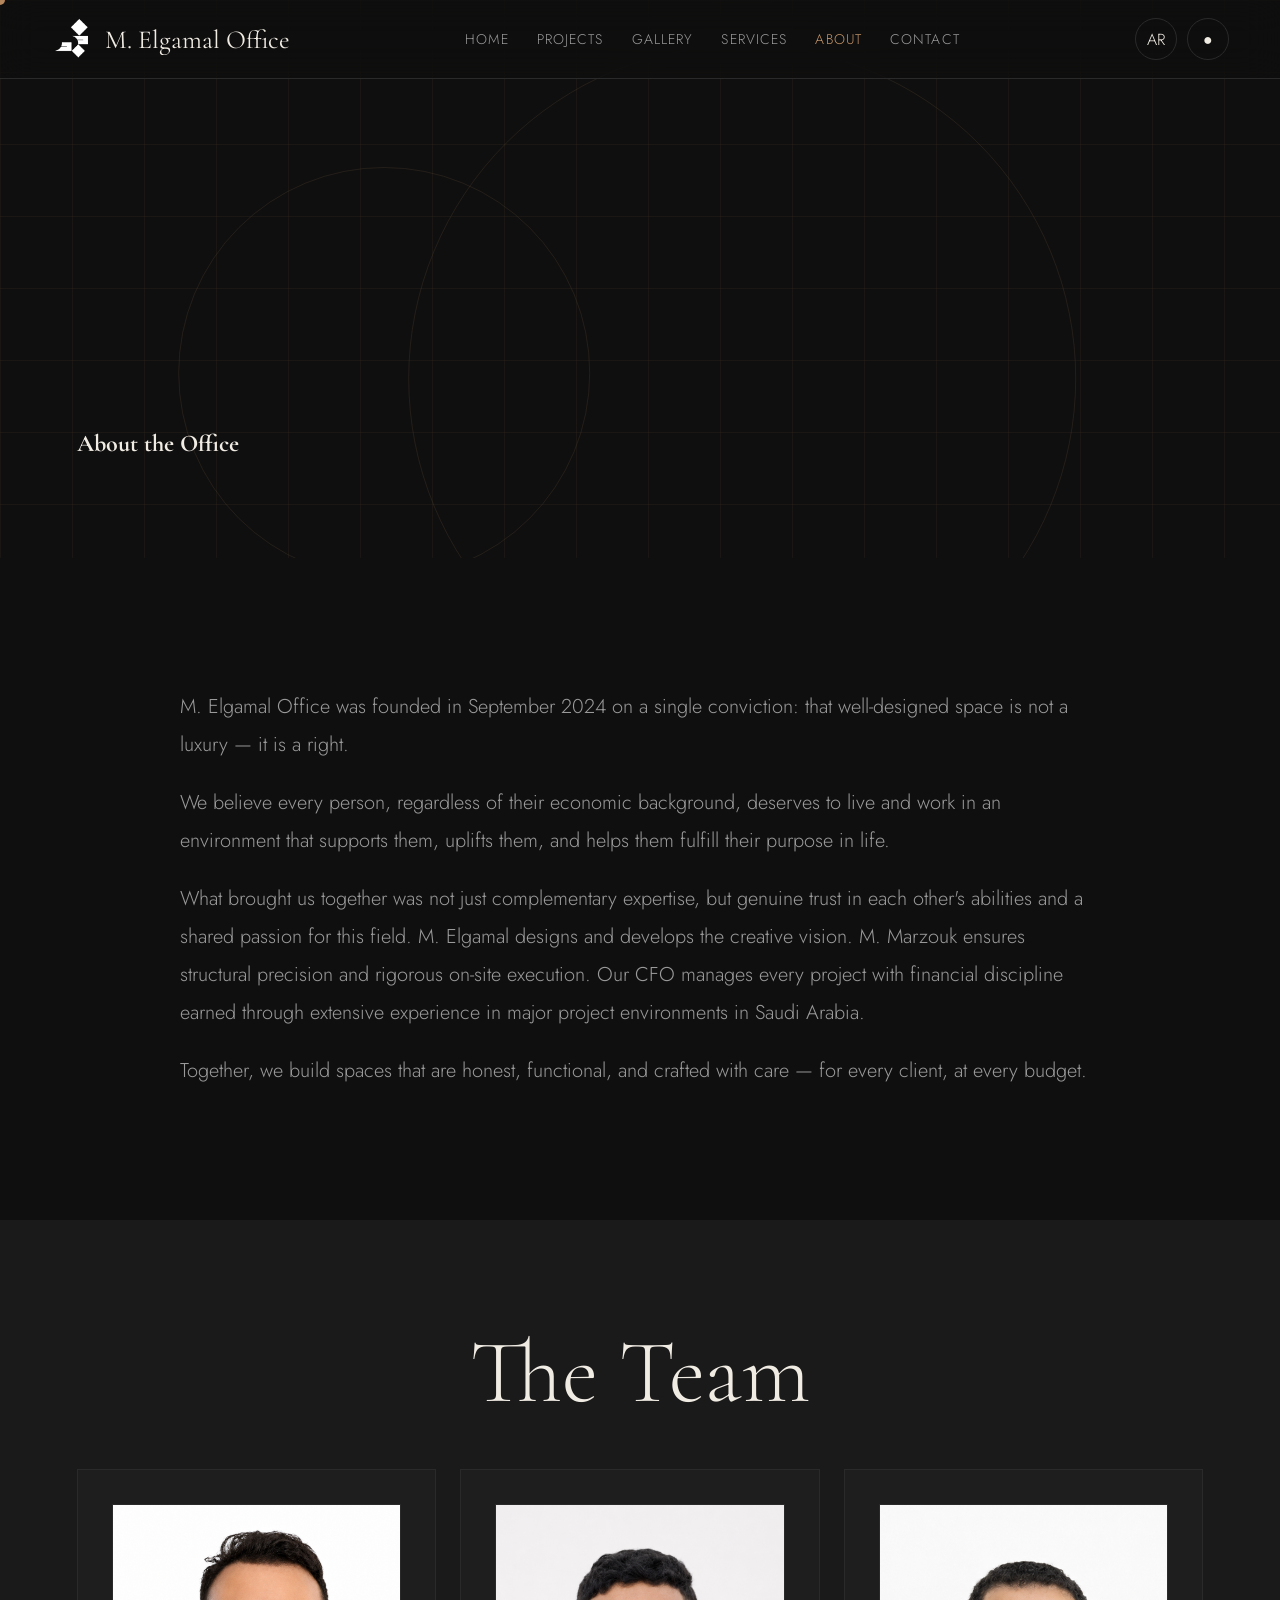
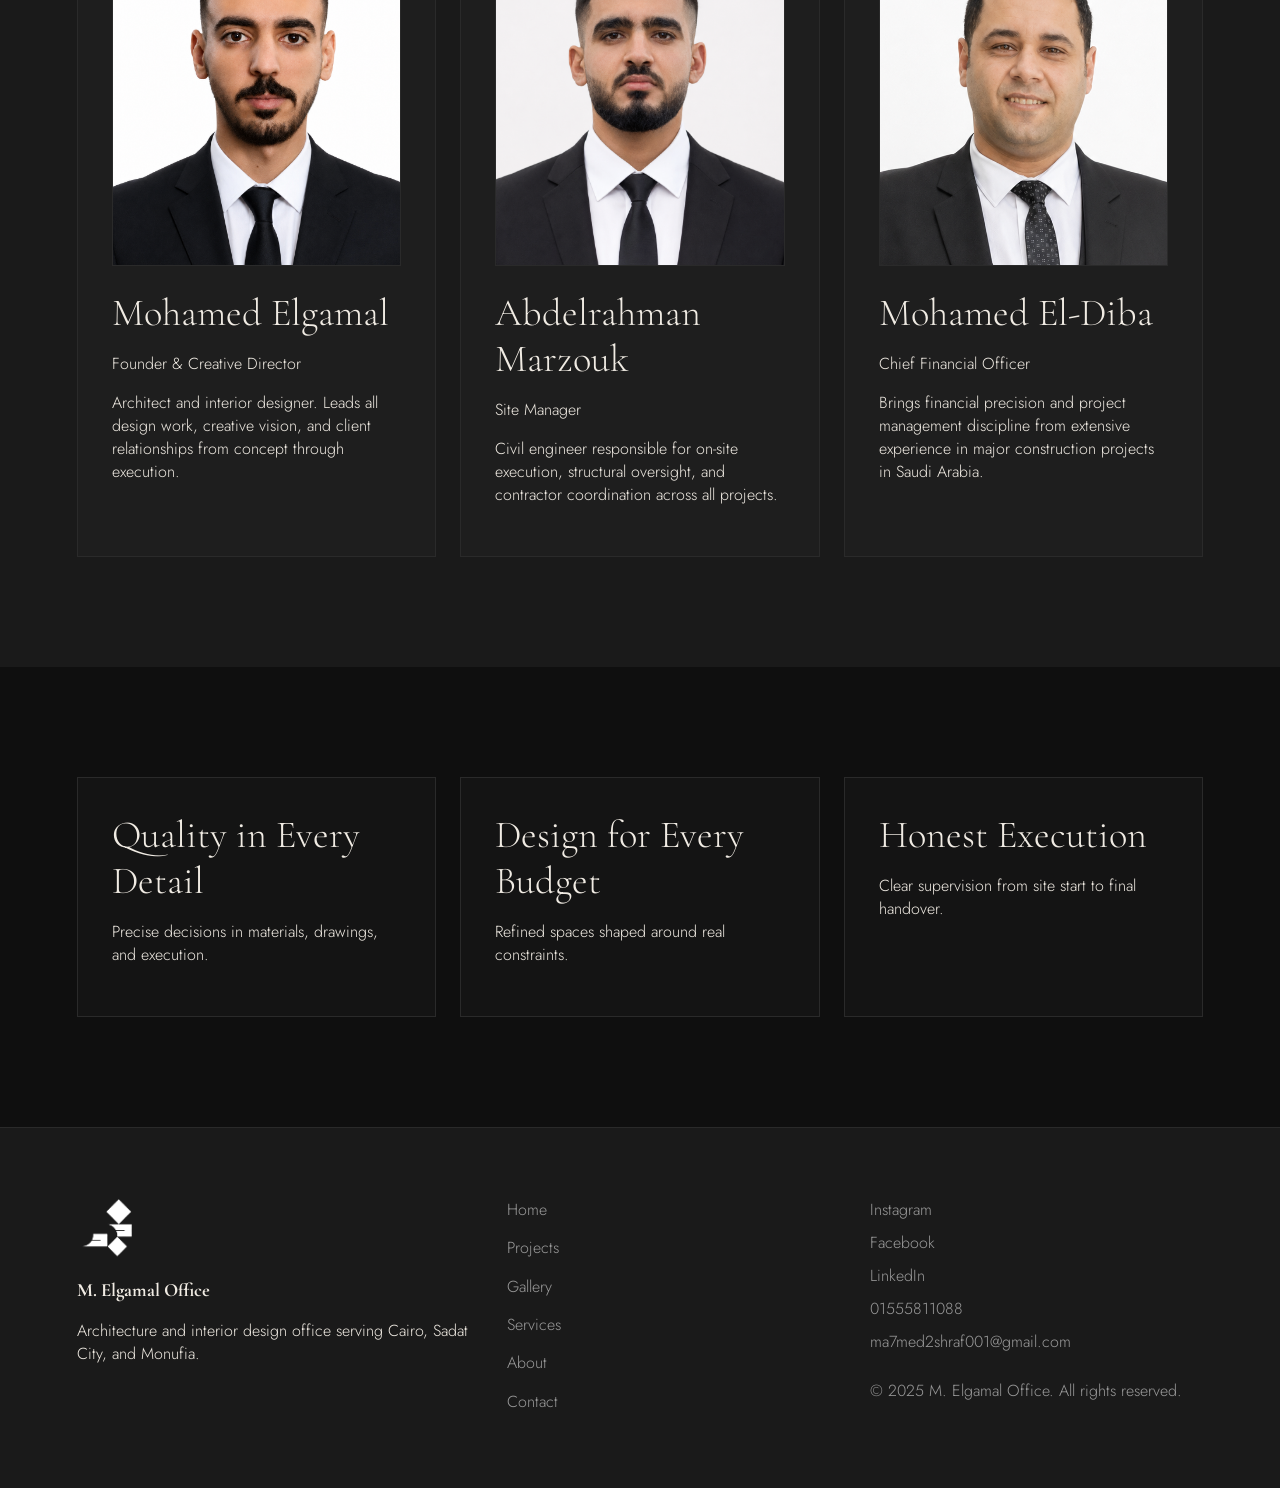
==== about.html @ efc5ca5b "Initial MA Elgamal Office website" ====
﻿<!doctype html>
<html lang='en' dir='ltr' data-theme='dark'>
<head><meta charset='utf-8'><meta name='viewport' content='width=device-width,initial-scale=1'><title>M. Elgamal Office</title><meta name="description" content="M. Elgamal Office is an architecture and interior design firm serving Cairo, Sadat City, and Monufia."><link rel='stylesheet' href='styles.css'></head>
<body data-page='about'>
<main><section class="page-hero needs-blueprint"><div class="content reveal"><h1 data-en="About the Office" data-ar="عن المكتب"></h1></div></section><section class="section"><div class="body-copy reveal"><p data-en="M. Elgamal Office was founded in September 2024 on a single conviction: that well-designed space is not a luxury — it is a right." data-ar="أُسس مكتب م. الجمال في سبتمبر 2024 على قناعة واحدة: أن الفراغ المصمم بشكل جيد ليس رفاهية — بل هو حق."></p><p data-en="We believe every person, regardless of their economic background, deserves to live and work in an environment that supports them, uplifts them, and helps them fulfill their purpose in life." data-ar="نؤمن بأن كل إنسان، بغض النظر عن مستواه الاقتصادي، يستحق أن يعيش ويعمل في بيئة تدعمه وترفعه وتساعده على أداء دوره في الحياة على أكمل وجه."></p><p data-en="What brought us together was not just complementary expertise, but genuine trust in each other's abilities and a shared passion for this field. M. Elgamal designs and develops the creative vision. M. Marzouk ensures structural precision and rigorous on-site execution. Our CFO manages every project with financial discipline earned through extensive experience in major project environments in Saudi Arabia." data-ar="ما جمعنا لم يكن مجرد تخصصات متكاملة، بل ثقة حقيقية في قدرات بعضنا وشغف مشترك بهذا المجال. م. الجمال يصمم ويطور الرؤية الإبداعية. م. مرزوق يضمن الدقة الإنشائية والتنفيذ المحكم على أرض الواقع. المدير المالي يدير كل مشروع بانضباط مالي مكتسب من خبرة واسعة في بيئة المشاريع الكبرى بالمملكة العربية السعودية."></p><p data-en="Together, we build spaces that are honest, functional, and crafted with care — for every client, at every budget." data-ar="معاً، نبني فراغات صادقة وعملية ومصنوعة بعناية — لكل عميل، وفي كل ميزانية."></p></div></section><section class="section alt"><div class="section-head reveal"><h2 data-en="The Team" data-ar="الفريق"></h2></div><div class="grid cols-3"><article class="team-card reveal"><img src="Members/Founder & CEO Mohamed Elgmal.png" alt="Mohamed Elgamal"><h3 data-en="Mohamed Elgamal" data-ar="محمد الجمال"></h3><p data-en="Founder & Creative Director" data-ar="المؤسس والمدير الإبداعي"></p><p data-en="Architect and interior designer. Leads all design work, creative vision, and client relationships from concept through execution." data-ar="مهندس معماري ومصمم داخلي. يقود جميع أعمال التصميم والرؤية الإبداعية وعلاقات العملاء من المفهوم حتى التنفيذ."></p></article><article class="team-card reveal"><img src="Members/Site Managers Abdelrahman Marzouk.png" alt="Abdelrahman Marzouk"><h3 data-en="Abdelrahman Marzouk" data-ar="عبدالرحمن مرزوق"></h3><p data-en="Site Manager" data-ar="مدير المواقع"></p><p data-en="Civil engineer responsible for on-site execution, structural oversight, and contractor coordination across all projects." data-ar="مهندس مدني مسؤول عن التنفيذ الميداني والإشراف الإنشائي وتنسيق المقاولين في جميع المشاريع."></p></article><article class="team-card reveal"><img src="Members/CFO Mohamed Elbada.png" alt="Mohamed El-Diba"><h3 data-en="Mohamed El-Diba" data-ar="محمد الديبا"></h3><p data-en="Chief Financial Officer" data-ar="المدير المالي"></p><p data-en="Brings financial precision and project management discipline from extensive experience in major construction projects in Saudi Arabia." data-ar="يُدخل الدقة المالية وانضباط إدارة المشاريع المكتسبين من خبرة واسعة في مشاريع الإنشاءات الكبرى بالمملكة العربية السعودية."></p></article></div></section><section class="section"><div class="grid cols-3"><article class="value-card reveal"><h3 data-en="Quality in Every Detail" data-ar="الجودة في كل تفصيلة"></h3><p data-en="Precise decisions in materials, drawings, and execution." data-ar="قرارات دقيقة في المواد والرسومات والتنفيذ."></p></article><article class="value-card reveal"><h3 data-en="Design for Every Budget" data-ar="تصميم لكل ميزانية"></h3><p data-en="Refined spaces shaped around real constraints." data-ar="فراغات راقية مصممة حول القيود الواقعية."></p></article><article class="value-card reveal"><h3 data-en="Honest Execution" data-ar="تنفيذ أمين"></h3><p data-en="Clear supervision from site start to final handover." data-ar="إشراف واضح من بداية الموقع حتى التسليم النهائي."></p></article></div></section></main>
<script src='main.js'></script>
</body>
</html>
---- styles.css ----
﻿@import url('https://fonts.googleapis.com/css2?family=Cormorant+Garamond:ital,wght@0,300;0,400;0,600;1,300;1,400;1,600&family=Jost:wght@300;400;500&family=Noto+Sans+Arabic:wght@300;400;500;600&display=swap');
:root{--bg:#F5F0EB;--bg-secondary:#EDE8E2;--text-primary:#1A1A1A;--text-secondary:#6B6B6B;--accent:#A07850;--accent-hover:#7A5C38;--border:#D9D0C5;--shadow:0 24px 80px rgba(26,26,26,.10);--transition:all .45s cubic-bezier(.4,0,.2,1)}[data-theme=dark]{--bg:#0F0F0F;--bg-secondary:#1A1A1A;--text-primary:#F0EBE3;--text-secondary:#9A9A9A;--accent:#C4956A;--accent-hover:#D4A57A;--border:#2A2A2A;--shadow:0 24px 80px rgba(0,0,0,.40)}*{box-sizing:border-box}html{scroll-behavior:smooth}body{margin:0;background:var(--bg);color:var(--text-primary);font-family:Jost,Arial,sans-serif;font-weight:300;transition:var(--transition);overflow-x:hidden}html[dir=rtl] body{font-family:'Noto Sans Arabic',Jost,sans-serif}a{color:inherit;text-decoration:none}img{display:block;max-width:100%}button,input,select,textarea{font:inherit}.font-display,h1,h2,h3,.brand-name,.quote{font-family:'Cormorant Garamond',serif}html[dir=rtl] h1,html[dir=rtl] h2,html[dir=rtl] h3,html[dir=rtl] .brand-name{font-family:'Cormorant Garamond','Noto Sans Arabic',serif}.site-loader{position:fixed;inset:0;z-index:9999;display:grid;place-items:center;background:var(--bg);transition:opacity .45s ease,visibility .45s ease}.site-loader.hidden{opacity:0;visibility:hidden}.loader-logo{width:112px;animation:pulse 1.2s ease-in-out infinite alternate}.cursor-dot{position:fixed;width:10px;height:10px;border-radius:50%;background:var(--accent);left:0;top:0;z-index:10000;pointer-events:none;mix-blend-mode:difference;transform:translate(-50%,-50%);transition:width .2s,height .2s}.page-transitioning{opacity:.15}.blueprint-canvas{position:absolute;inset:0;overflow:hidden;pointer-events:none;opacity:.42;background-image:linear-gradient(rgba(160,120,80,.18) 1px,transparent 1px),linear-gradient(90deg,rgba(160,120,80,.18) 1px,transparent 1px);background-size:72px 72px;animation:gridMove 22s linear infinite}.blueprint-canvas:before,.blueprint-canvas:after{content:"";position:absolute;border:1px solid rgba(196,149,106,.28);border-radius:50%;width:52vw;height:52vw;min-width:420px;min-height:420px;top:8%;left:58%;transform:translateX(-50%);animation:spin 28s linear infinite}.blueprint-canvas:after{width:32vw;height:32vw;min-width:260px;min-height:260px;top:30%;left:30%;animation-duration:38s;animation-direction:reverse}.site-header{position:fixed;top:0;left:0;right:0;z-index:1000;padding:18px clamp(18px,4vw,54px);display:flex;align-items:center;justify-content:space-between;background:rgba(15,15,15,.58);backdrop-filter:blur(18px);border-bottom:1px solid var(--border);transition:var(--transition)}[data-theme=light] .site-header{background:rgba(245,240,235,.72)}.brand{display:flex;align-items:center;gap:12px}.brand img{width:42px;height:42px;object-fit:contain}.brand-name{font-size:26px;font-weight:400;white-space:nowrap;max-width:220px;overflow:hidden;text-overflow:ellipsis}.nav-links{display:flex;align-items:center;gap:28px;color:var(--text-secondary);font-size:14px;text-transform:uppercase;letter-spacing:.08em}.nav-links a.active,.nav-links a:hover{color:var(--accent)}.nav-actions{display:flex;align-items:center;gap:10px}.icon-btn,.filter-btn,.btn{border:1px solid var(--border);background:transparent;color:var(--text-primary);cursor:pointer;transition:var(--transition)}.icon-btn{width:42px;height:42px;display:grid;place-items:center;border-radius:50%}.icon-btn:hover,.filter-btn:hover,.filter-btn.active{border-color:var(--accent);color:var(--accent)}.hamburger{display:none}.btn{display:inline-flex;align-items:center;justify-content:center;min-height:48px;padding:13px 24px;border-radius:0;text-transform:uppercase;letter-spacing:.08em;font-size:13px;font-weight:400}.btn.primary{background:var(--accent);border-color:var(--accent);color:#fff}.btn.primary:hover{background:var(--accent-hover);border-color:var(--accent-hover)}.btn.secondary:hover{border-color:var(--accent);color:var(--accent)}main{min-height:80vh}.section{position:relative;padding:110px clamp(20px,6vw,90px)}.section.alt{background:var(--bg-secondary)}.section-head{max-width:850px;margin:0 auto 54px;text-align:center}.eyebrow{color:var(--accent);font-size:13px;letter-spacing:.16em;text-transform:uppercase;margin-bottom:16px}.section h1,.section h2{font-size:clamp(44px,7vw,92px);font-weight:300;line-height:.95;margin:0 0 22px}.section h3{font-size:clamp(28px,3vw,44px);font-weight:300;margin:0 0 16px}.lead{font-size:clamp(18px,2vw,24px);line-height:1.7;color:var(--text-secondary)}.hero{min-height:100vh;display:grid;place-items:center;text-align:center;padding:130px 20px 80px;position:relative;overflow:hidden}.hero-content{position:relative;z-index:2;max-width:980px;animation:rise .9s ease both}.hero-logo{width:clamp(140px,16vw,220px);margin:0 auto 26px;filter:drop-shadow(0 24px 60px rgba(0,0,0,.25))}.hero h1{font-size:clamp(38px,9vw,148px);font-weight:300;line-height:1.05;margin:0 auto;max-width:980px}.tagline{font-family:'Cormorant Garamond',serif;font-style:italic;font-size:clamp(28px,4vw,58px);color:var(--accent);margin:22px 0}.hero p{max-width:720px;margin:0 auto 34px}.cta-row{display:flex;gap:14px;justify-content:center;flex-wrap:wrap}.grid{display:grid;gap:24px}.grid.cols-3{grid-template-columns:repeat(3,1fr)}.grid.cols-2{grid-template-columns:repeat(2,1fr)}.service-card,.team-card,.value-card,.info-card{border:1px solid var(--border);background:rgba(255,255,255,.02);padding:34px;transition:var(--transition)}.service-card:hover,.project-card:hover,.team-card:hover{transform:translateY(-8px);box-shadow:var(--shadow)}.service-icon{width:46px;height:46px;color:var(--accent);margin-bottom:24px}.project-card{position:relative;overflow:hidden;border:1px solid var(--border);min-height:460px;background:#000;transition:var(--transition)}.project-card.large{min-height:520px}.project-card img{position:absolute;inset:0;width:100%;height:100%;object-fit:cover;opacity:.72;transition:transform .7s ease}.project-card:hover img{transform:scale(1.05)}.project-info{position:absolute;left:0;right:0;bottom:0;padding:34px;background:linear-gradient(transparent,rgba(0,0,0,.78));color:#fff}.project-info p{color:rgba(255,255,255,.74);line-height:1.7}.split{display:grid;grid-template-columns:.9fr 1.1fr;gap:clamp(34px,6vw,90px);align-items:center}.quote{font-size:clamp(38px,5vw,74px);font-style:italic;line-height:1;color:var(--accent)}.gallery-grid{display:grid;grid-template-columns:repeat(3,1fr);gap:16px}.gallery-item{position:relative;aspect-ratio:4/3;overflow:hidden;border:1px solid var(--border);background:var(--bg-secondary);cursor:pointer}.gallery-item img{width:100%;height:100%;object-fit:cover;transition:transform .55s ease}.gallery-item:hover img{transform:scale(1.06)}.filter-bar{display:flex;gap:10px;justify-content:center;flex-wrap:wrap;margin-bottom:34px}.filter-btn{padding:11px 18px;text-transform:uppercase;font-size:13px;letter-spacing:.08em}.banner{background:#111;color:#F0EBE3;text-align:center}.banner h2{color:#F0EBE3}.page-hero{min-height:62vh;display:grid;place-items:end start;padding:170px clamp(20px,6vw,90px) 80px;position:relative;overflow:hidden}.project-hero{min-height:100vh;color:#fff;background:#111}.project-hero>img{position:absolute;inset:0;width:100%;height:100%;object-fit:cover;opacity:.58}.project-hero .content{position:relative;z-index:2;max-width:900px}.info-bar{display:grid;grid-template-columns:repeat(4,1fr);gap:1px;background:var(--border);border:1px solid var(--border)}.info-card{background:var(--bg);border:0}.info-card span{display:block;color:var(--accent);font-size:12px;text-transform:uppercase;letter-spacing:.12em;margin-bottom:10px}.body-copy{max-width:920px;margin:auto;font-size:20px;line-height:1.9;color:var(--text-secondary)}.project-nav{display:flex;justify-content:space-between;gap:14px;border-top:1px solid var(--border);padding-top:34px}.service-row{display:grid;grid-template-columns:1fr 1fr;gap:48px;align-items:center;margin-bottom:80px}.service-row:nth-child(even) .service-image{order:2}.service-image{aspect-ratio:5/4;overflow:hidden;border:1px solid var(--border)}.service-image img{width:100%;height:100%;object-fit:cover}.check-list{padding:0;margin:24px 0 0;list-style:none;color:var(--text-secondary)}.check-list li{margin:9px 0}.contact-layout{display:grid;grid-template-columns:.85fr 1.15fr;gap:52px}.contact-list{display:grid;gap:18px}.contact-list a{color:var(--accent)}.contact-form{display:grid;gap:16px}.contact-form input,.contact-form select,.contact-form textarea{width:100%;border:1px solid var(--border);background:var(--bg-secondary);color:var(--text-primary);padding:15px 16px;outline:0}.contact-form textarea{min-height:160px;resize:vertical}.form-success{display:none;color:var(--accent);margin-top:12px}.team-card img{width:100%;aspect-ratio:4/5;object-fit:cover;margin-bottom:24px;border:1px solid var(--border)}.lightbox{position:fixed;inset:0;z-index:9000;background:rgba(0,0,0,.92);display:none;align-items:center;justify-content:center;padding:24px}.lightbox.open{display:flex}.lightbox img{max-width:92vw;max-height:86vh;object-fit:contain}.lightbox-close{position:absolute;top:24px;right:28px;color:#fff;background:transparent;border:0;font-size:34px;cursor:pointer}.site-footer{padding:70px clamp(20px,6vw,90px);background:var(--bg-secondary);border-top:1px solid var(--border)}.footer-grid{display:grid;grid-template-columns:1.2fr 1fr 1fr;gap:30px}.footer-logo{width:62px;margin-bottom:18px}.footer-links,.social-links{display:grid;gap:10px;color:var(--text-secondary)}.reveal{opacity:0;transform:translateY(34px);transition:opacity .8s ease,transform .8s ease}.reveal.visible{opacity:1;transform:none}@keyframes pulse{to{transform:scale(1.06);opacity:.72}}@keyframes rise{from{opacity:0;transform:translateY(34px)}to{opacity:1;transform:none}}@keyframes gridMove{to{background-position:72px 72px}}@keyframes spin{to{transform:translateX(-50%) rotate(360deg)}}@media(max-width:900px){.cursor-dot{display:none}.hamburger{display:grid}.nav-links{position:fixed;top:79px;left:0;right:0;background:var(--bg);border-bottom:1px solid var(--border);padding:24px;display:none;grid-template-columns:1fr;gap:18px}.nav-links.open{display:grid}.grid.cols-3,.grid.cols-2,.split,.service-row,.contact-layout,.footer-grid,.info-bar{grid-template-columns:1fr}.service-row:nth-child(even) .service-image{order:0}.gallery-grid{grid-template-columns:1fr 1fr}.project-card,.project-card.large{min-height:360px}.section{padding:84px 20px}.project-nav{flex-direction:column}.nav-actions{gap:6px}.brand-name{font-size:20px;max-width:160px}}@media(max-width:560px){.gallery-grid{grid-template-columns:1fr}.hero h1{font-size:clamp(34px,10vw,60px);line-height:1.1;margin-top:8px}.hero-logo{width:clamp(118px,34vw,150px);margin-bottom:20px}.tagline{font-size:clamp(25px,8vw,38px);margin-top:18px;margin-bottom:18px}.section h1,.section h2{font-size:46px}.page-hero{min-height:52vh}.btn{width:100%}.cta-row{width:100%}.site-header{padding:14px 16px}.brand img{width:36px;height:36px}.icon-btn{width:38px;height:38px}}


@media(max-width:480px){.hero{padding:112px 18px 64px}.hero h1{font-size:clamp(34px,10vw,52px);line-height:1.1;margin-top:8px}.hero-logo{margin-bottom:22px}.tagline{margin-top:18px}}
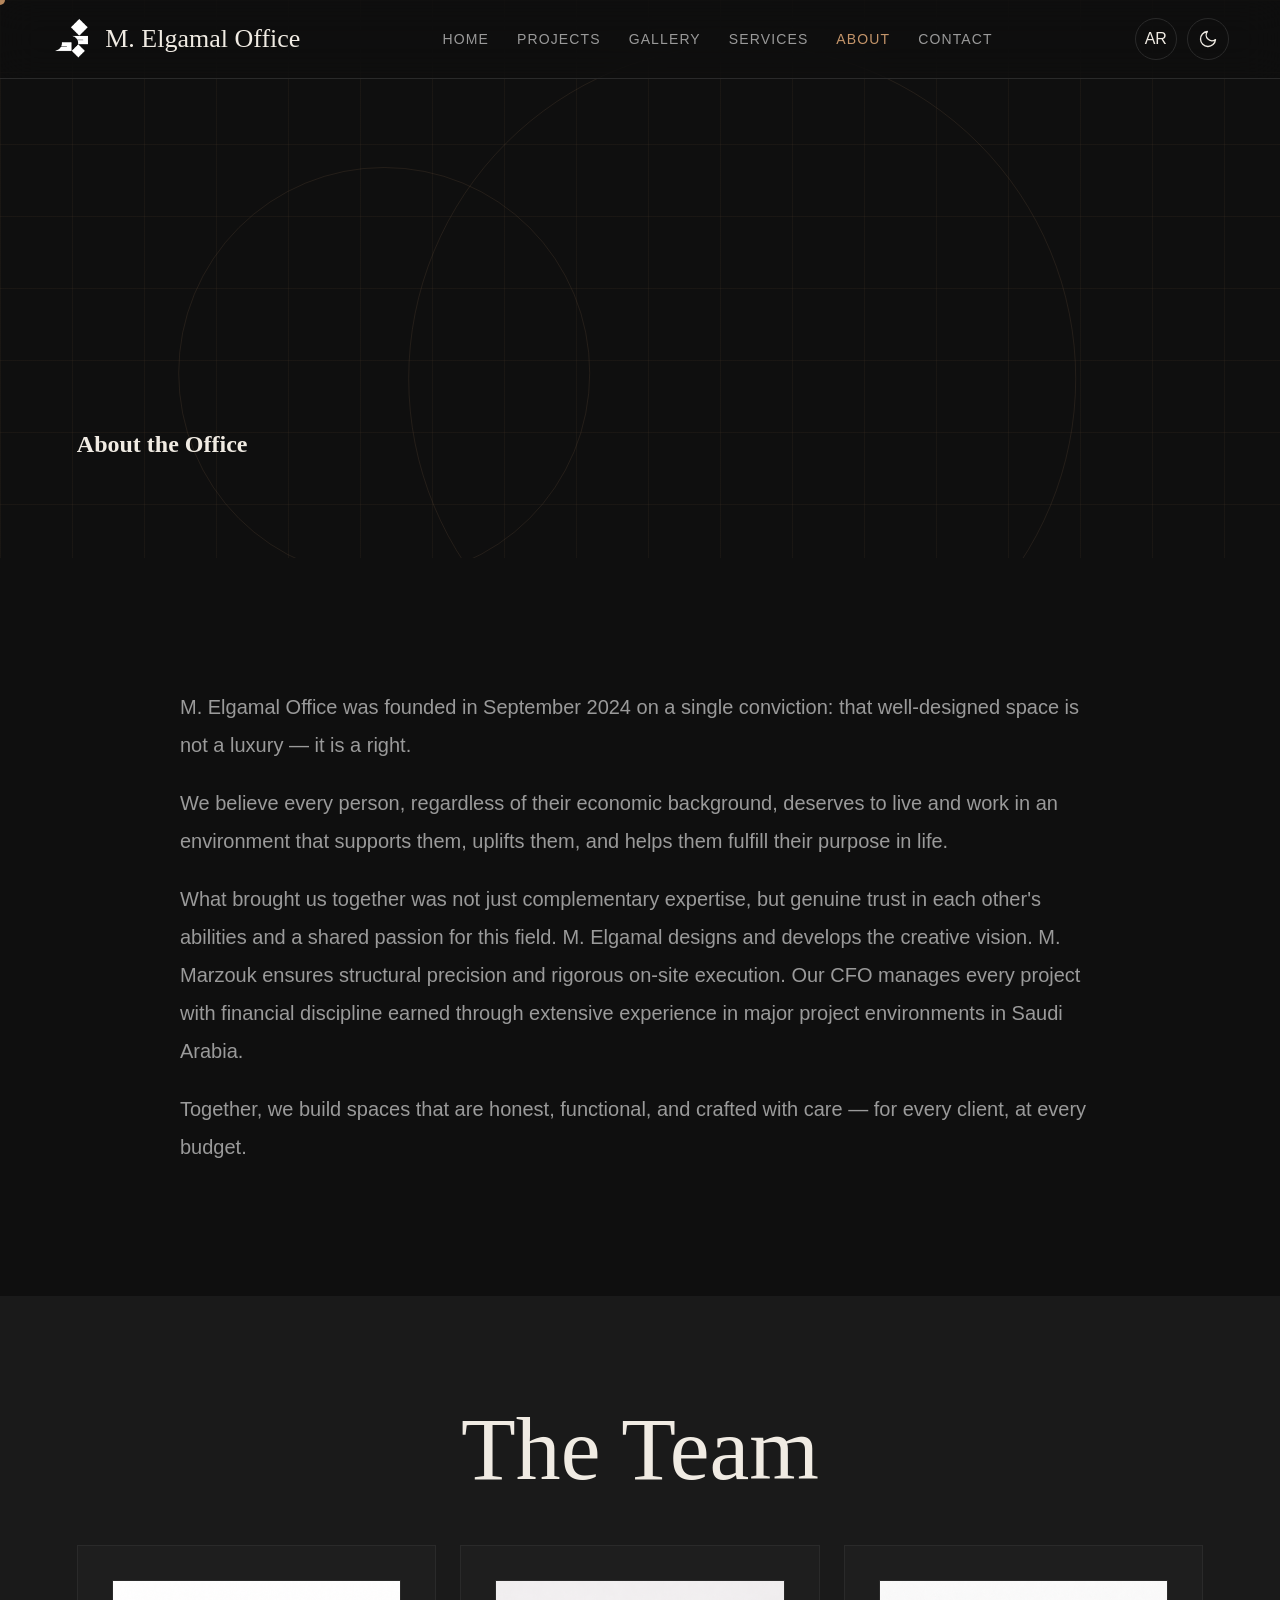
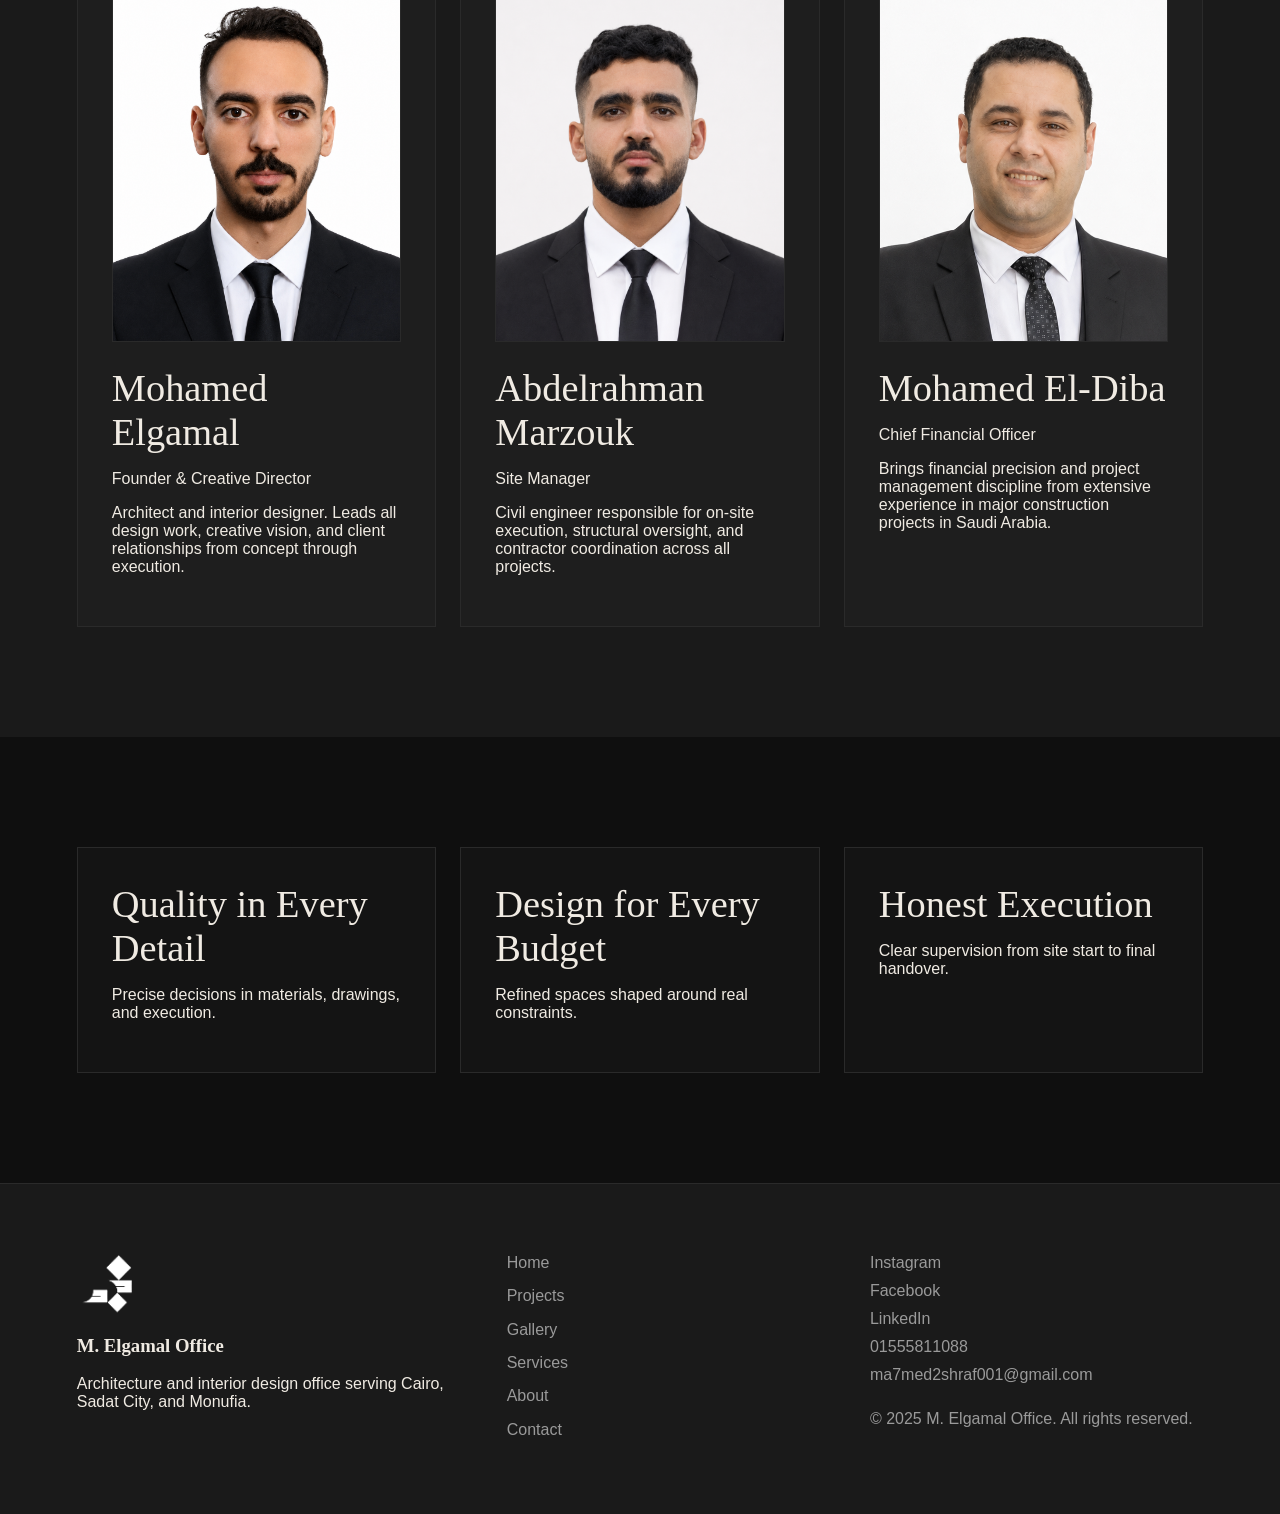
==== commit 8e8bc7c5: "Fix Arabic year digits and CFO Arabic name" ====
--- a/about.html
+++ b/about.html
@@ -2,8 +2,9 @@
 <html lang='en' dir='ltr' data-theme='dark'>
 <head><meta charset='utf-8'><meta name='viewport' content='width=device-width,initial-scale=1'><title>M. Elgamal Office</title><meta name="description" content="M. Elgamal Office is an architecture and interior design firm serving Cairo, Sadat City, and Monufia."><link rel='stylesheet' href='styles.css'></head>
 <body data-page='about'>
-<main><section class="page-hero needs-blueprint"><div class="content reveal"><h1 data-en="About the Office" data-ar="عن المكتب"></h1></div></section><section class="section"><div class="body-copy reveal"><p data-en="M. Elgamal Office was founded in September 2024 on a single conviction: that well-designed space is not a luxury — it is a right." data-ar="أُسس مكتب م. الجمال في سبتمبر 2024 على قناعة واحدة: أن الفراغ المصمم بشكل جيد ليس رفاهية — بل هو حق."></p><p data-en="We believe every person, regardless of their economic background, deserves to live and work in an environment that supports them, uplifts them, and helps them fulfill their purpose in life." data-ar="نؤمن بأن كل إنسان، بغض النظر عن مستواه الاقتصادي، يستحق أن يعيش ويعمل في بيئة تدعمه وترفعه وتساعده على أداء دوره في الحياة على أكمل وجه."></p><p data-en="What brought us together was not just complementary expertise, but genuine trust in each other's abilities and a shared passion for this field. M. Elgamal designs and develops the creative vision. M. Marzouk ensures structural precision and rigorous on-site execution. Our CFO manages every project with financial discipline earned through extensive experience in major project environments in Saudi Arabia." data-ar="ما جمعنا لم يكن مجرد تخصصات متكاملة، بل ثقة حقيقية في قدرات بعضنا وشغف مشترك بهذا المجال. م. الجمال يصمم ويطور الرؤية الإبداعية. م. مرزوق يضمن الدقة الإنشائية والتنفيذ المحكم على أرض الواقع. المدير المالي يدير كل مشروع بانضباط مالي مكتسب من خبرة واسعة في بيئة المشاريع الكبرى بالمملكة العربية السعودية."></p><p data-en="Together, we build spaces that are honest, functional, and crafted with care — for every client, at every budget." data-ar="معاً، نبني فراغات صادقة وعملية ومصنوعة بعناية — لكل عميل، وفي كل ميزانية."></p></div></section><section class="section alt"><div class="section-head reveal"><h2 data-en="The Team" data-ar="الفريق"></h2></div><div class="grid cols-3"><article class="team-card reveal"><img src="Members/Founder & CEO Mohamed Elgmal.png" alt="Mohamed Elgamal"><h3 data-en="Mohamed Elgamal" data-ar="محمد الجمال"></h3><p data-en="Founder & Creative Director" data-ar="المؤسس والمدير الإبداعي"></p><p data-en="Architect and interior designer. Leads all design work, creative vision, and client relationships from concept through execution." data-ar="مهندس معماري ومصمم داخلي. يقود جميع أعمال التصميم والرؤية الإبداعية وعلاقات العملاء من المفهوم حتى التنفيذ."></p></article><article class="team-card reveal"><img src="Members/Site Managers Abdelrahman Marzouk.png" alt="Abdelrahman Marzouk"><h3 data-en="Abdelrahman Marzouk" data-ar="عبدالرحمن مرزوق"></h3><p data-en="Site Manager" data-ar="مدير المواقع"></p><p data-en="Civil engineer responsible for on-site execution, structural oversight, and contractor coordination across all projects." data-ar="مهندس مدني مسؤول عن التنفيذ الميداني والإشراف الإنشائي وتنسيق المقاولين في جميع المشاريع."></p></article><article class="team-card reveal"><img src="Members/CFO Mohamed Elbada.png" alt="Mohamed El-Diba"><h3 data-en="Mohamed El-Diba" data-ar="محمد الديبا"></h3><p data-en="Chief Financial Officer" data-ar="المدير المالي"></p><p data-en="Brings financial precision and project management discipline from extensive experience in major construction projects in Saudi Arabia." data-ar="يُدخل الدقة المالية وانضباط إدارة المشاريع المكتسبين من خبرة واسعة في مشاريع الإنشاءات الكبرى بالمملكة العربية السعودية."></p></article></div></section><section class="section"><div class="grid cols-3"><article class="value-card reveal"><h3 data-en="Quality in Every Detail" data-ar="الجودة في كل تفصيلة"></h3><p data-en="Precise decisions in materials, drawings, and execution." data-ar="قرارات دقيقة في المواد والرسومات والتنفيذ."></p></article><article class="value-card reveal"><h3 data-en="Design for Every Budget" data-ar="تصميم لكل ميزانية"></h3><p data-en="Refined spaces shaped around real constraints." data-ar="فراغات راقية مصممة حول القيود الواقعية."></p></article><article class="value-card reveal"><h3 data-en="Honest Execution" data-ar="تنفيذ أمين"></h3><p data-en="Clear supervision from site start to final handover." data-ar="إشراف واضح من بداية الموقع حتى التسليم النهائي."></p></article></div></section></main>
+<main><section class="page-hero needs-blueprint"><div class="content reveal"><h1 data-en="About the Office" data-ar="عن المكتب"></h1></div></section><section class="section"><div class="body-copy reveal"><p data-en="M. Elgamal Office was founded in September 2024 on a single conviction: that well-designed space is not a luxury — it is a right." data-ar="أُسس مكتب م. الجمال في سبتمبر ٢٠٢٤ على قناعة واحدة: أن الفراغ المصمم بشكل جيد ليس رفاهية — بل هو حق."></p><p data-en="We believe every person, regardless of their economic background, deserves to live and work in an environment that supports them, uplifts them, and helps them fulfill their purpose in life." data-ar="نؤمن بأن كل إنسان، بغض النظر عن مستواه الاقتصادي، يستحق أن يعيش ويعمل في بيئة تدعمه وترفعه وتساعده على أداء دوره في الحياة على أكمل وجه."></p><p data-en="What brought us together was not just complementary expertise, but genuine trust in each other's abilities and a shared passion for this field. M. Elgamal designs and develops the creative vision. M. Marzouk ensures structural precision and rigorous on-site execution. Our CFO manages every project with financial discipline earned through extensive experience in major project environments in Saudi Arabia." data-ar="ما جمعنا لم يكن مجرد تخصصات متكاملة، بل ثقة حقيقية في قدرات بعضنا وشغف مشترك بهذا المجال. م. الجمال يصمم ويطور الرؤية الإبداعية. م. مرزوق يضمن الدقة الإنشائية والتنفيذ المحكم على أرض الواقع. المدير المالي يدير كل مشروع بانضباط مالي مكتسب من خبرة واسعة في بيئة المشاريع الكبرى بالمملكة العربية السعودية."></p><p data-en="Together, we build spaces that are honest, functional, and crafted with care — for every client, at every budget." data-ar="معاً، نبني فراغات صادقة وعملية ومصنوعة بعناية — لكل عميل، وفي كل ميزانية."></p></div></section><section class="section alt"><div class="section-head reveal"><h2 data-en="The Team" data-ar="الفريق"></h2></div><div class="grid cols-3"><article class="team-card reveal"><img src="Members/Founder & CEO Mohamed Elgmal.png" alt="Mohamed Elgamal"><h3 data-en="Mohamed Elgamal" data-ar="محمد الجمال"></h3><p data-en="Founder & Creative Director" data-ar="المؤسس والمدير الإبداعي"></p><p data-en="Architect and interior designer. Leads all design work, creative vision, and client relationships from concept through execution." data-ar="مهندس معماري ومصمم داخلي. يقود جميع أعمال التصميم والرؤية الإبداعية وعلاقات العملاء من المفهوم حتى التنفيذ."></p></article><article class="team-card reveal"><img src="Members/Site Managers Abdelrahman Marzouk.png" alt="Abdelrahman Marzouk"><h3 data-en="Abdelrahman Marzouk" data-ar="عبدالرحمن مرزوق"></h3><p data-en="Site Manager" data-ar="مدير المواقع"></p><p data-en="Civil engineer responsible for on-site execution, structural oversight, and contractor coordination across all projects." data-ar="مهندس مدني مسؤول عن التنفيذ الميداني والإشراف الإنشائي وتنسيق المقاولين في جميع المشاريع."></p></article><article class="team-card reveal"><img src="Members/CFO Mohamed Elbada.png" alt="Mohamed El-Diba"><h3 data-en="Mohamed El-Diba" data-ar="محمد الديبه"></h3><p data-en="Chief Financial Officer" data-ar="المدير المالي"></p><p data-en="Brings financial precision and project management discipline from extensive experience in major construction projects in Saudi Arabia." data-ar="يُدخل الدقة المالية وانضباط إدارة المشاريع المكتسبين من خبرة واسعة في مشاريع الإنشاءات الكبرى بالمملكة العربية السعودية."></p></article></div></section><section class="section"><div class="grid cols-3"><article class="value-card reveal"><h3 data-en="Quality in Every Detail" data-ar="الجودة في كل تفصيلة"></h3><p data-en="Precise decisions in materials, drawings, and execution." data-ar="قرارات دقيقة في المواد والرسومات والتنفيذ."></p></article><article class="value-card reveal"><h3 data-en="Design for Every Budget" data-ar="تصميم لكل ميزانية"></h3><p data-en="Refined spaces shaped around real constraints." data-ar="فراغات راقية مصممة حول القيود الواقعية."></p></article><article class="value-card reveal"><h3 data-en="Honest Execution" data-ar="تنفيذ أمين"></h3><p data-en="Clear supervision from site start to final handover." data-ar="إشراف واضح من بداية الموقع حتى التسليم النهائي."></p></article></div></section></main>
 <script src='main.js'></script>
 </body>
 </html>
 
+
--- a/styles.css
+++ b/styles.css
@@ -1,6 +1,8 @@
-﻿@import url('https://fonts.googleapis.com/css2?family=Cormorant+Garamond:ital,wght@0,300;0,400;0,600;1,300;1,400;1,600&family=Jost:wght@300;400;500&family=Noto+Sans+Arabic:wght@300;400;500;600&display=swap');
-:root{--bg:#F5F0EB;--bg-secondary:#EDE8E2;--text-primary:#1A1A1A;--text-secondary:#6B6B6B;--accent:#A07850;--accent-hover:#7A5C38;--border:#D9D0C5;--shadow:0 24px 80px rgba(26,26,26,.10);--transition:all .45s cubic-bezier(.4,0,.2,1)}[data-theme=dark]{--bg:#0F0F0F;--bg-secondary:#1A1A1A;--text-primary:#F0EBE3;--text-secondary:#9A9A9A;--accent:#C4956A;--accent-hover:#D4A57A;--border:#2A2A2A;--shadow:0 24px 80px rgba(0,0,0,.40)}*{box-sizing:border-box}html{scroll-behavior:smooth}body{margin:0;background:var(--bg);color:var(--text-primary);font-family:Jost,Arial,sans-serif;font-weight:300;transition:var(--transition);overflow-x:hidden}html[dir=rtl] body{font-family:'Noto Sans Arabic',Jost,sans-serif}a{color:inherit;text-decoration:none}img{display:block;max-width:100%}button,input,select,textarea{font:inherit}.font-display,h1,h2,h3,.brand-name,.quote{font-family:'Cormorant Garamond',serif}html[dir=rtl] h1,html[dir=rtl] h2,html[dir=rtl] h3,html[dir=rtl] .brand-name{font-family:'Cormorant Garamond','Noto Sans Arabic',serif}.site-loader{position:fixed;inset:0;z-index:9999;display:grid;place-items:center;background:var(--bg);transition:opacity .45s ease,visibility .45s ease}.site-loader.hidden{opacity:0;visibility:hidden}.loader-logo{width:112px;animation:pulse 1.2s ease-in-out infinite alternate}.cursor-dot{position:fixed;width:10px;height:10px;border-radius:50%;background:var(--accent);left:0;top:0;z-index:10000;pointer-events:none;mix-blend-mode:difference;transform:translate(-50%,-50%);transition:width .2s,height .2s}.page-transitioning{opacity:.15}.blueprint-canvas{position:absolute;inset:0;overflow:hidden;pointer-events:none;opacity:.42;background-image:linear-gradient(rgba(160,120,80,.18) 1px,transparent 1px),linear-gradient(90deg,rgba(160,120,80,.18) 1px,transparent 1px);background-size:72px 72px;animation:gridMove 22s linear infinite}.blueprint-canvas:before,.blueprint-canvas:after{content:"";position:absolute;border:1px solid rgba(196,149,106,.28);border-radius:50%;width:52vw;height:52vw;min-width:420px;min-height:420px;top:8%;left:58%;transform:translateX(-50%);animation:spin 28s linear infinite}.blueprint-canvas:after{width:32vw;height:32vw;min-width:260px;min-height:260px;top:30%;left:30%;animation-duration:38s;animation-direction:reverse}.site-header{position:fixed;top:0;left:0;right:0;z-index:1000;padding:18px clamp(18px,4vw,54px);display:flex;align-items:center;justify-content:space-between;background:rgba(15,15,15,.58);backdrop-filter:blur(18px);border-bottom:1px solid var(--border);transition:var(--transition)}[data-theme=light] .site-header{background:rgba(245,240,235,.72)}.brand{display:flex;align-items:center;gap:12px}.brand img{width:42px;height:42px;object-fit:contain}.brand-name{font-size:26px;font-weight:400;white-space:nowrap;max-width:220px;overflow:hidden;text-overflow:ellipsis}.nav-links{display:flex;align-items:center;gap:28px;color:var(--text-secondary);font-size:14px;text-transform:uppercase;letter-spacing:.08em}.nav-links a.active,.nav-links a:hover{color:var(--accent)}.nav-actions{display:flex;align-items:center;gap:10px}.icon-btn,.filter-btn,.btn{border:1px solid var(--border);background:transparent;color:var(--text-primary);cursor:pointer;transition:var(--transition)}.icon-btn{width:42px;height:42px;display:grid;place-items:center;border-radius:50%}.icon-btn:hover,.filter-btn:hover,.filter-btn.active{border-color:var(--accent);color:var(--accent)}.hamburger{display:none}.btn{display:inline-flex;align-items:center;justify-content:center;min-height:48px;padding:13px 24px;border-radius:0;text-transform:uppercase;letter-spacing:.08em;font-size:13px;font-weight:400}.btn.primary{background:var(--accent);border-color:var(--accent);color:#fff}.btn.primary:hover{background:var(--accent-hover);border-color:var(--accent-hover)}.btn.secondary:hover{border-color:var(--accent);color:var(--accent)}main{min-height:80vh}.section{position:relative;padding:110px clamp(20px,6vw,90px)}.section.alt{background:var(--bg-secondary)}.section-head{max-width:850px;margin:0 auto 54px;text-align:center}.eyebrow{color:var(--accent);font-size:13px;letter-spacing:.16em;text-transform:uppercase;margin-bottom:16px}.section h1,.section h2{font-size:clamp(44px,7vw,92px);font-weight:300;line-height:.95;margin:0 0 22px}.section h3{font-size:clamp(28px,3vw,44px);font-weight:300;margin:0 0 16px}.lead{font-size:clamp(18px,2vw,24px);line-height:1.7;color:var(--text-secondary)}.hero{min-height:100vh;display:grid;place-items:center;text-align:center;padding:130px 20px 80px;position:relative;overflow:hidden}.hero-content{position:relative;z-index:2;max-width:980px;animation:rise .9s ease both}.hero-logo{width:clamp(140px,16vw,220px);margin:0 auto 26px;filter:drop-shadow(0 24px 60px rgba(0,0,0,.25))}.hero h1{font-size:clamp(38px,9vw,148px);font-weight:300;line-height:1.05;margin:0 auto;max-width:980px}.tagline{font-family:'Cormorant Garamond',serif;font-style:italic;font-size:clamp(28px,4vw,58px);color:var(--accent);margin:22px 0}.hero p{max-width:720px;margin:0 auto 34px}.cta-row{display:flex;gap:14px;justify-content:center;flex-wrap:wrap}.grid{display:grid;gap:24px}.grid.cols-3{grid-template-columns:repeat(3,1fr)}.grid.cols-2{grid-template-columns:repeat(2,1fr)}.service-card,.team-card,.value-card,.info-card{border:1px solid var(--border);background:rgba(255,255,255,.02);padding:34px;transition:var(--transition)}.service-card:hover,.project-card:hover,.team-card:hover{transform:translateY(-8px);box-shadow:var(--shadow)}.service-icon{width:46px;height:46px;color:var(--accent);margin-bottom:24px}.project-card{position:relative;overflow:hidden;border:1px solid var(--border);min-height:460px;background:#000;transition:var(--transition)}.project-card.large{min-height:520px}.project-card img{position:absolute;inset:0;width:100%;height:100%;object-fit:cover;opacity:.72;transition:transform .7s ease}.project-card:hover img{transform:scale(1.05)}.project-info{position:absolute;left:0;right:0;bottom:0;padding:34px;background:linear-gradient(transparent,rgba(0,0,0,.78));color:#fff}.project-info p{color:rgba(255,255,255,.74);line-height:1.7}.split{display:grid;grid-template-columns:.9fr 1.1fr;gap:clamp(34px,6vw,90px);align-items:center}.quote{font-size:clamp(38px,5vw,74px);font-style:italic;line-height:1;color:var(--accent)}.gallery-grid{display:grid;grid-template-columns:repeat(3,1fr);gap:16px}.gallery-item{position:relative;aspect-ratio:4/3;overflow:hidden;border:1px solid var(--border);background:var(--bg-secondary);cursor:pointer}.gallery-item img{width:100%;height:100%;object-fit:cover;transition:transform .55s ease}.gallery-item:hover img{transform:scale(1.06)}.filter-bar{display:flex;gap:10px;justify-content:center;flex-wrap:wrap;margin-bottom:34px}.filter-btn{padding:11px 18px;text-transform:uppercase;font-size:13px;letter-spacing:.08em}.banner{background:#111;color:#F0EBE3;text-align:center}.banner h2{color:#F0EBE3}.page-hero{min-height:62vh;display:grid;place-items:end start;padding:170px clamp(20px,6vw,90px) 80px;position:relative;overflow:hidden}.project-hero{min-height:100vh;color:#fff;background:#111}.project-hero>img{position:absolute;inset:0;width:100%;height:100%;object-fit:cover;opacity:.58}.project-hero .content{position:relative;z-index:2;max-width:900px}.info-bar{display:grid;grid-template-columns:repeat(4,1fr);gap:1px;background:var(--border);border:1px solid var(--border)}.info-card{background:var(--bg);border:0}.info-card span{display:block;color:var(--accent);font-size:12px;text-transform:uppercase;letter-spacing:.12em;margin-bottom:10px}.body-copy{max-width:920px;margin:auto;font-size:20px;line-height:1.9;color:var(--text-secondary)}.project-nav{display:flex;justify-content:space-between;gap:14px;border-top:1px solid var(--border);padding-top:34px}.service-row{display:grid;grid-template-columns:1fr 1fr;gap:48px;align-items:center;margin-bottom:80px}.service-row:nth-child(even) .service-image{order:2}.service-image{aspect-ratio:5/4;overflow:hidden;border:1px solid var(--border)}.service-image img{width:100%;height:100%;object-fit:cover}.check-list{padding:0;margin:24px 0 0;list-style:none;color:var(--text-secondary)}.check-list li{margin:9px 0}.contact-layout{display:grid;grid-template-columns:.85fr 1.15fr;gap:52px}.contact-list{display:grid;gap:18px}.contact-list a{color:var(--accent)}.contact-form{display:grid;gap:16px}.contact-form input,.contact-form select,.contact-form textarea{width:100%;border:1px solid var(--border);background:var(--bg-secondary);color:var(--text-primary);padding:15px 16px;outline:0}.contact-form textarea{min-height:160px;resize:vertical}.form-success{display:none;color:var(--accent);margin-top:12px}.team-card img{width:100%;aspect-ratio:4/5;object-fit:cover;margin-bottom:24px;border:1px solid var(--border)}.lightbox{position:fixed;inset:0;z-index:9000;background:rgba(0,0,0,.92);display:none;align-items:center;justify-content:center;padding:24px}.lightbox.open{display:flex}.lightbox img{max-width:92vw;max-height:86vh;object-fit:contain}.lightbox-close{position:absolute;top:24px;right:28px;color:#fff;background:transparent;border:0;font-size:34px;cursor:pointer}.site-footer{padding:70px clamp(20px,6vw,90px);background:var(--bg-secondary);border-top:1px solid var(--border)}.footer-grid{display:grid;grid-template-columns:1.2fr 1fr 1fr;gap:30px}.footer-logo{width:62px;margin-bottom:18px}.footer-links,.social-links{display:grid;gap:10px;color:var(--text-secondary)}.reveal{opacity:0;transform:translateY(34px);transition:opacity .8s ease,transform .8s ease}.reveal.visible{opacity:1;transform:none}@keyframes pulse{to{transform:scale(1.06);opacity:.72}}@keyframes rise{from{opacity:0;transform:translateY(34px)}to{opacity:1;transform:none}}@keyframes gridMove{to{background-position:72px 72px}}@keyframes spin{to{transform:translateX(-50%) rotate(360deg)}}@media(max-width:900px){.cursor-dot{display:none}.hamburger{display:grid}.nav-links{position:fixed;top:79px;left:0;right:0;background:var(--bg);border-bottom:1px solid var(--border);padding:24px;display:none;grid-template-columns:1fr;gap:18px}.nav-links.open{display:grid}.grid.cols-3,.grid.cols-2,.split,.service-row,.contact-layout,.footer-grid,.info-bar{grid-template-columns:1fr}.service-row:nth-child(even) .service-image{order:0}.gallery-grid{grid-template-columns:1fr 1fr}.project-card,.project-card.large{min-height:360px}.section{padding:84px 20px}.project-nav{flex-direction:column}.nav-actions{gap:6px}.brand-name{font-size:20px;max-width:160px}}@media(max-width:560px){.gallery-grid{grid-template-columns:1fr}.hero h1{font-size:clamp(34px,10vw,60px);line-height:1.1;margin-top:8px}.hero-logo{width:clamp(118px,34vw,150px);margin-bottom:20px}.tagline{font-size:clamp(25px,8vw,38px);margin-top:18px;margin-bottom:18px}.section h1,.section h2{font-size:46px}.page-hero{min-height:52vh}.btn{width:100%}.cta-row{width:100%}.site-header{padding:14px 16px}.brand img{width:36px;height:36px}.icon-btn{width:38px;height:38px}}
+﻿@font-face{font-family:'Panorama Naskh';src:url('fonts/PanoramaNaskhMobile-Regular.otf') format('opentype');font-weight:400;font-style:normal;font-display:swap}
+@import url('https://fonts.googleapis.com/css2?family=Cormorant+Garamond:ital,wght@0,300;0,400;0,600;1,300;1,400;1,600&family=Jost:wght@300;400;500&family=Noto+Sans+Arabic:wght@300;400;500;600&display=swap');
+:root{--bg:#F5F0EB;--bg-secondary:#E8E1D8;--text-primary:#1A1A1A;--text-secondary:#5A5A5A;--accent:#A07850;--accent-hover:#7A5C38;--border:#CFC3B4;--shadow:0 24px 80px rgba(26,26,26,.12);--transition:all .45s cubic-bezier(.4,0,.2,1)}[data-theme=dark]{--bg:#0F0F0F;--bg-secondary:#1A1A1A;--text-primary:#F0EBE3;--text-secondary:#9A9A9A;--accent:#C4956A;--accent-hover:#D4A57A;--border:#2A2A2A;--shadow:0 24px 80px rgba(0,0,0,.40)}*{box-sizing:border-box}html{scroll-behavior:smooth}body{margin:0;background:var(--bg);color:var(--text-primary);font-family:Jost,Arial,sans-serif;font-weight:300;transition:var(--transition);overflow-x:hidden}html[dir=rtl],html[dir=rtl] body{font-family:'Panorama Naskh',Jost,sans-serif}a{color:inherit;text-decoration:none}img{display:block;max-width:100%}button,input,select,textarea{font:inherit}.font-display,h1,h2,h3,.brand-name,.quote{font-family:'Cormorant Garamond',serif}html[dir=rtl] h1,html[dir=rtl] h2,html[dir=rtl] h3,html[dir=rtl] .brand-name{font-family:'Panorama Naskh','Cormorant Garamond',serif}.site-loader{position:fixed;inset:0;z-index:9999;display:grid;place-items:center;background:var(--bg);transition:opacity .3s ease,visibility .3s ease}.site-loader.hidden,.site-loader.is-hidden{opacity:0;visibility:hidden}.loader-logo{width:112px;animation:pulse 1.2s ease-in-out infinite alternate}.cursor-dot{position:fixed;width:10px;height:10px;border-radius:50%;background:var(--accent);left:0;top:0;z-index:10000;pointer-events:none;mix-blend-mode:difference;transform:translate(-50%,-50%);transition:width .2s,height .2s}.page-transitioning{opacity:.15}.blueprint-canvas{position:absolute;inset:0;overflow:hidden;pointer-events:none;opacity:.42;background-image:linear-gradient(rgba(160,120,80,.18) 1px,transparent 1px),linear-gradient(90deg,rgba(160,120,80,.18) 1px,transparent 1px);background-size:72px 72px;animation:gridMove 22s linear infinite}.blueprint-canvas:before,.blueprint-canvas:after{content:"";position:absolute;border:1px solid rgba(196,149,106,.28);border-radius:50%;width:52vw;height:52vw;min-width:420px;min-height:420px;top:8%;left:58%;transform:translateX(-50%);animation:spin 28s linear infinite}.blueprint-canvas:after{width:32vw;height:32vw;min-width:260px;min-height:260px;top:30%;left:30%;animation-duration:38s;animation-direction:reverse}.site-header{position:fixed;top:0;left:0;right:0;z-index:1000;padding:18px clamp(18px,4vw,54px);display:flex;align-items:center;justify-content:space-between;background:rgba(15,15,15,.58);backdrop-filter:blur(18px);border-bottom:1px solid var(--border);transition:var(--transition)}[data-theme=light] .site-header{background:rgba(245,240,235,.72)}.brand{display:flex;align-items:center;gap:12px}.brand img{width:42px;height:42px;object-fit:contain}.brand-name{font-size:26px;font-weight:400;white-space:nowrap;max-width:220px;overflow:hidden;text-overflow:ellipsis}.nav-links{display:flex;align-items:center;gap:28px;color:var(--text-secondary);font-size:14px;text-transform:uppercase;letter-spacing:.08em}.nav-links a.active,.nav-links a:hover{color:var(--accent)}.nav-actions{display:flex;align-items:center;gap:10px}.icon-btn,.filter-btn,.btn{border:1px solid var(--border);background:transparent;color:var(--text-primary);cursor:pointer;transition:var(--transition)}.icon-btn{width:42px;height:42px;display:grid;place-items:center;border-radius:50%}.icon-btn:hover,.filter-btn:hover,.filter-btn.active{border-color:var(--accent);color:var(--accent)}.theme-toggle .icon-sun,.theme-toggle .icon-moon{display:block}.theme-toggle .icon-moon{display:none}[data-theme=dark] .theme-toggle .icon-sun{display:none}[data-theme=dark] .theme-toggle .icon-moon{display:block}.hamburger{display:none}.btn{display:inline-flex;align-items:center;justify-content:center;min-height:48px;padding:13px 24px;border-radius:0;text-transform:uppercase;letter-spacing:.08em;font-size:13px;font-weight:400}.btn.primary{background:var(--accent);border-color:var(--accent);color:#fff}.btn.primary:hover{background:var(--accent-hover);border-color:var(--accent-hover)}.btn.secondary:hover{border-color:var(--accent);color:var(--accent)}main{min-height:80vh}.section{position:relative;padding:110px clamp(20px,6vw,90px)}.section.alt{background:var(--bg-secondary)}.section-head{max-width:850px;margin:0 auto 54px;text-align:center}.eyebrow{color:var(--accent);font-size:13px;letter-spacing:.16em;text-transform:uppercase;margin-bottom:16px}.section h1,.section h2{font-size:clamp(44px,7vw,92px);font-weight:300;line-height:.95;margin:0 0 22px}.section h3{font-size:clamp(28px,3vw,44px);font-weight:300;margin:0 0 16px}.lead{font-size:clamp(18px,2vw,24px);line-height:1.7;color:var(--text-secondary)}.hero{min-height:100vh;display:grid;place-items:center;text-align:center;padding:130px 20px 80px;position:relative;overflow:hidden}.hero-content{position:relative;z-index:2;max-width:980px;animation:rise .9s ease both}.hero-logo{width:clamp(140px,16vw,220px);margin:0 auto 26px;filter:drop-shadow(0 24px 60px rgba(0,0,0,.25))}.hero h1{font-size:clamp(38px,9vw,148px);font-weight:300;line-height:1.05;margin:0 auto;max-width:980px}.tagline{font-family:'Cormorant Garamond',serif;font-style:italic;font-size:clamp(28px,4vw,58px);color:var(--accent);margin:22px 0}.hero p{max-width:720px;margin:0 auto 34px}.cta-row{display:flex;gap:14px;justify-content:center;flex-wrap:wrap}.grid{display:grid;gap:24px}.grid.cols-3{grid-template-columns:repeat(3,1fr)}.grid.cols-2{grid-template-columns:repeat(2,1fr)}.service-card,.team-card,.value-card,.info-card{border:1px solid var(--border);background:rgba(255,255,255,.02);padding:34px;transition:var(--transition)}.service-card:hover,.project-card:hover,.team-card:hover{transform:translateY(-8px);box-shadow:var(--shadow)}.service-icon{width:46px;height:46px;color:var(--accent);margin-bottom:24px}.project-card{position:relative;overflow:hidden;border:1px solid var(--border);min-height:460px;background:#000;transition:var(--transition)}.project-card.large{min-height:520px}.project-card img{position:absolute;inset:0;width:100%;height:100%;object-fit:cover;opacity:.72;transition:transform .7s ease}.project-card:hover img{transform:scale(1.05)}.project-info{position:absolute;left:0;right:0;bottom:0;padding:34px;background:linear-gradient(transparent,rgba(0,0,0,.78));color:#fff}.project-info p{color:rgba(255,255,255,.74);line-height:1.7}.split{display:grid;grid-template-columns:.9fr 1.1fr;gap:clamp(34px,6vw,90px);align-items:center}.quote{font-size:clamp(38px,5vw,74px);font-style:italic;line-height:1;color:var(--accent)}.gallery-grid{display:grid;grid-template-columns:repeat(3,1fr);gap:16px}.gallery-item{position:relative;aspect-ratio:4/3;overflow:hidden;border:1px solid var(--border);background:var(--bg-secondary);cursor:pointer}.gallery-item img{width:100%;height:100%;object-fit:cover;transition:transform .55s ease}.gallery-item:hover img{transform:scale(1.06)}.filter-bar{display:flex;gap:10px;justify-content:center;flex-wrap:wrap;margin-bottom:34px}.filter-btn{padding:11px 18px;text-transform:uppercase;font-size:13px;letter-spacing:.08em}.banner{background:#111;color:#F0EBE3;text-align:center}.banner h2{color:#F0EBE3}.page-hero{min-height:62vh;display:grid;place-items:end start;padding:170px clamp(20px,6vw,90px) 80px;position:relative;overflow:hidden}.project-hero{min-height:100vh;color:#fff;background:#111}.project-hero>img{position:absolute;inset:0;width:100%;height:100%;object-fit:cover;opacity:.58}.project-hero .content{position:relative;z-index:2;max-width:900px}.info-bar{display:grid;grid-template-columns:repeat(4,1fr);gap:1px;background:var(--border);border:1px solid var(--border)}.info-card{background:var(--bg);border:0}.info-card span{display:block;color:var(--accent);font-size:12px;text-transform:uppercase;letter-spacing:.12em;margin-bottom:10px}.body-copy{max-width:920px;margin:auto;font-size:20px;line-height:1.9;color:var(--text-secondary)}.project-nav{display:flex;justify-content:space-between;gap:14px;border-top:1px solid var(--border);padding-top:34px}.service-row{display:grid;grid-template-columns:1fr 1fr;gap:48px;align-items:center;margin-bottom:80px}.service-row:nth-child(even) .service-image{order:2}.service-image{aspect-ratio:5/4;overflow:hidden;border:1px solid var(--border)}.service-image img{width:100%;height:100%;object-fit:cover}.check-list{padding:0;margin:24px 0 0;list-style:none;color:var(--text-secondary)}.check-list li{margin:9px 0}.contact-layout{display:grid;grid-template-columns:.85fr 1.15fr;gap:52px}.contact-list{display:grid;gap:18px}.contact-list a{color:var(--accent)}.contact-form{display:grid;gap:16px}.contact-form input,.contact-form select,.contact-form textarea{width:100%;border:1px solid var(--border);background:var(--bg-secondary);color:var(--text-primary);padding:15px 16px;outline:0}.contact-form textarea{min-height:160px;resize:vertical}.form-success{display:none;color:var(--accent);margin-top:12px}.team-card img{width:100%;aspect-ratio:4/5;object-fit:cover;margin-bottom:24px;border:1px solid var(--border)}.lightbox{position:fixed;inset:0;z-index:9000;background:rgba(0,0,0,.92);display:none;align-items:center;justify-content:center;padding:24px}.lightbox.open{display:flex}.lightbox img{max-width:92vw;max-height:86vh;object-fit:contain}.lightbox-close{position:absolute;top:24px;right:28px;color:#fff;background:transparent;border:0;font-size:34px;cursor:pointer}.site-footer{padding:70px clamp(20px,6vw,90px);background:var(--bg-secondary);border-top:1px solid var(--border)}.footer-grid{display:grid;grid-template-columns:1.2fr 1fr 1fr;gap:30px}.footer-logo{width:62px;margin-bottom:18px}.footer-links,.social-links{display:grid;gap:10px;color:var(--text-secondary)}.reveal{opacity:0;transform:translateY(34px);transition:opacity .8s ease,transform .8s ease}.reveal.visible{opacity:1;transform:none}@keyframes pulse{to{transform:scale(1.06);opacity:.72}}@keyframes rise{from{opacity:0;transform:translateY(34px)}to{opacity:1;transform:none}}@keyframes gridMove{to{background-position:72px 72px}}@keyframes spin{to{transform:translateX(-50%) rotate(360deg)}}@media(max-width:900px){.cursor-dot{display:none}.hamburger{display:grid}.nav-links{position:fixed;top:79px;left:0;right:0;background:var(--bg);border-bottom:1px solid var(--border);padding:24px;display:none;grid-template-columns:1fr;gap:18px}.nav-links.open{display:grid}.grid.cols-3,.grid.cols-2,.split,.service-row,.contact-layout,.footer-grid,.info-bar{grid-template-columns:1fr}.service-row:nth-child(even) .service-image{order:0}.gallery-grid{grid-template-columns:1fr 1fr}.project-card,.project-card.large{min-height:360px}.section{padding:84px 20px}.project-nav{flex-direction:column}.nav-actions{gap:6px}.brand-name{font-size:20px;max-width:160px}}@media(max-width:560px){.gallery-grid{grid-template-columns:1fr}.hero h1{font-size:clamp(34px,10vw,60px);line-height:1.1;margin-top:8px}.hero-logo{width:clamp(118px,34vw,150px);margin-bottom:20px}.tagline{font-size:clamp(25px,8vw,38px);margin-top:18px;margin-bottom:18px}.section h1,.section h2{font-size:46px}.page-hero{min-height:52vh}.btn{width:100%}.cta-row{width:100%}.site-header{padding:14px 16px}.brand img{width:36px;height:36px}.icon-btn{width:38px;height:38px}}
 
 
 @media(max-width:480px){.hero{padding:112px 18px 64px}.hero h1{font-size:clamp(34px,10vw,52px);line-height:1.1;margin-top:8px}.hero-logo{margin-bottom:22px}.tagline{margin-top:18px}}
 
+
